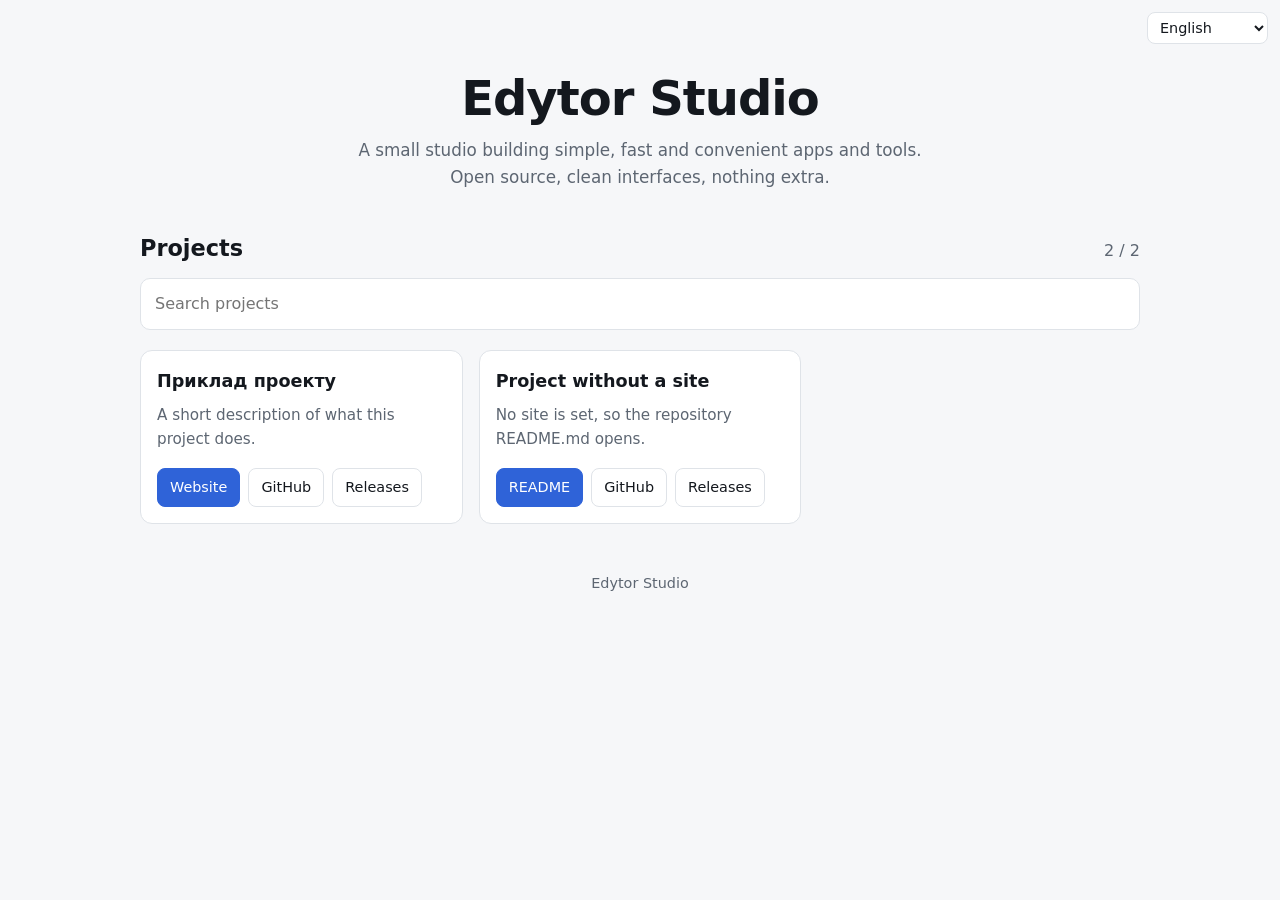
==== index.html @ e4a59c2b "upload files" ====
<!DOCTYPE html>
<html lang="uk">
<head>
<meta charset="utf-8">
<meta name="viewport" content="width=device-width, initial-scale=1">
<title>Edytor Studio</title>
<meta name="description" content="Edytor Studio">
<link rel="icon" href="icon.png">
<link rel="stylesheet" href="style.css">
</head>
<body>
<div class="lang"><select id="lang" aria-label="Language"></select></div>
<header class="hero">
  <img class="logo" src="icon.png" alt="Edytor Studio" onerror="this.style.display='none'">
  <h1>Edytor Studio</h1>
  <p data-i18n="tagline"></p>
</header>

<main>
  <section id="projects">
    <div class="bar">
      <h2 data-i18n="projects"></h2>
      <span id="count" class="muted"></span>
    </div>
    <input id="q" type="search" data-i18n-ph="search" autocomplete="off">
    <div id="list" class="grid"></div>
    <p id="empty" class="muted" hidden data-i18n="empty"></p>
  </section>
</main>

<footer class="muted">Edytor Studio</footer>

<div id="view" class="view" hidden>
  <div class="sheet" role="dialog" aria-modal="true" aria-label="README">
    <button id="close" class="btn" type="button" data-i18n="close"></button>
    <article id="doc" class="md"></article>
  </div>
</div>

<script src="database.js"></script>
<script src="i18n.js"></script>
<script src="app.js"></script>
</body>
</html>
---- style.css ----
:root{--bg:#0e1116;--panel:#151a21;--line:#252c36;--text:#e8ebef;--muted:#8a94a3;--acc:#5b8def;color-scheme:dark}
@media (prefers-color-scheme:light){:root{--bg:#f6f7f9;--panel:#fff;--line:#dfe3e8;--text:#14181e;--muted:#5d6672;--acc:#2f63d8;color-scheme:light}}
*{box-sizing:border-box}
html{scroll-behavior:smooth}
body{margin:0;background:var(--bg);color:var(--text);font:16px/1.6 system-ui,-apple-system,"Segoe UI",Roboto,sans-serif}
.muted{color:var(--muted)}
.hero{max-width:720px;margin:0 auto;padding:72px 20px 40px;text-align:center}
.logo{width:96px;height:96px;object-fit:contain;display:block;margin:0 auto 20px}
h1{margin:0 0 12px;font-size:clamp(2rem,6vw,3rem);letter-spacing:-.02em;line-height:1.1}
.hero p{margin:0 auto;max-width:56ch;color:var(--muted);font-size:1.05rem}
main,footer{max-width:1040px;margin:0 auto;padding:0 20px}
.bar{display:flex;align-items:baseline;justify-content:space-between;margin-bottom:12px}
h2{margin:0;font-size:1.4rem}
#q{width:100%;padding:12px 14px;margin-bottom:20px;border:1px solid var(--line);border-radius:10px;background:var(--panel);color:var(--text);font:inherit}
#q:focus,.btn:focus-visible{outline:2px solid var(--acc);outline-offset:1px}
.grid{display:grid;grid-template-columns:repeat(auto-fill,minmax(280px,1fr));gap:16px}
.card{display:flex;flex-direction:column;background:var(--panel);border:1px solid var(--line);border-radius:12px;overflow:hidden}
.thumb{aspect-ratio:16/9;display:flex;align-items:center;justify-content:center;background:var(--bg);border-bottom:1px solid var(--line);padding:12px}
.thumb img{max-width:100%;max-height:100%;object-fit:contain}
.body{padding:16px;display:flex;flex-direction:column;gap:8px;flex:1}
.body h3{margin:0;font-size:1.1rem}
.body p{margin:0;color:var(--muted);font-size:.95rem;flex:1}
.actions{display:flex;flex-wrap:wrap;gap:8px;margin-top:8px}
.btn{display:inline-block;padding:7px 12px;border:1px solid var(--line);border-radius:8px;background:transparent;color:var(--text);font:inherit;font-size:.9rem;text-decoration:none;cursor:pointer}
.btn:hover{border-color:var(--acc)}
.btn.main{background:var(--acc);border-color:var(--acc);color:#fff}
footer{padding-top:48px;padding-bottom:32px;text-align:center;font-size:.9rem}
.view{position:fixed;inset:0;background:rgba(0,0,0,.6);overflow:auto;padding:20px;z-index:10}
.view[hidden]{display:none}
.sheet{max-width:820px;margin:0 auto;background:var(--panel);border:1px solid var(--line);border-radius:12px;padding:20px}
.md{overflow-wrap:anywhere}
.md img{max-width:100%;height:auto}
.md pre{overflow:auto;padding:12px;background:var(--bg);border-radius:8px}
.md code{font-family:ui-monospace,Consolas,monospace;font-size:.9em}
.md :not(pre)>code{background:var(--bg);padding:2px 5px;border-radius:4px}
.md a{color:var(--acc)}
.md blockquote{margin:12px 0;padding-left:12px;border-left:3px solid var(--line);color:var(--muted)}
.md hr{border:0;border-top:1px solid var(--line)}
body.lock{overflow:hidden}
.lang{position:absolute;top:12px;right:12px}
.lang select{padding:6px 8px;border:1px solid var(--line);border-radius:8px;background:var(--panel);color:var(--text);font:inherit;font-size:.9rem}
.lang select:focus-visible{outline:2px solid var(--acc);outline-offset:1px}
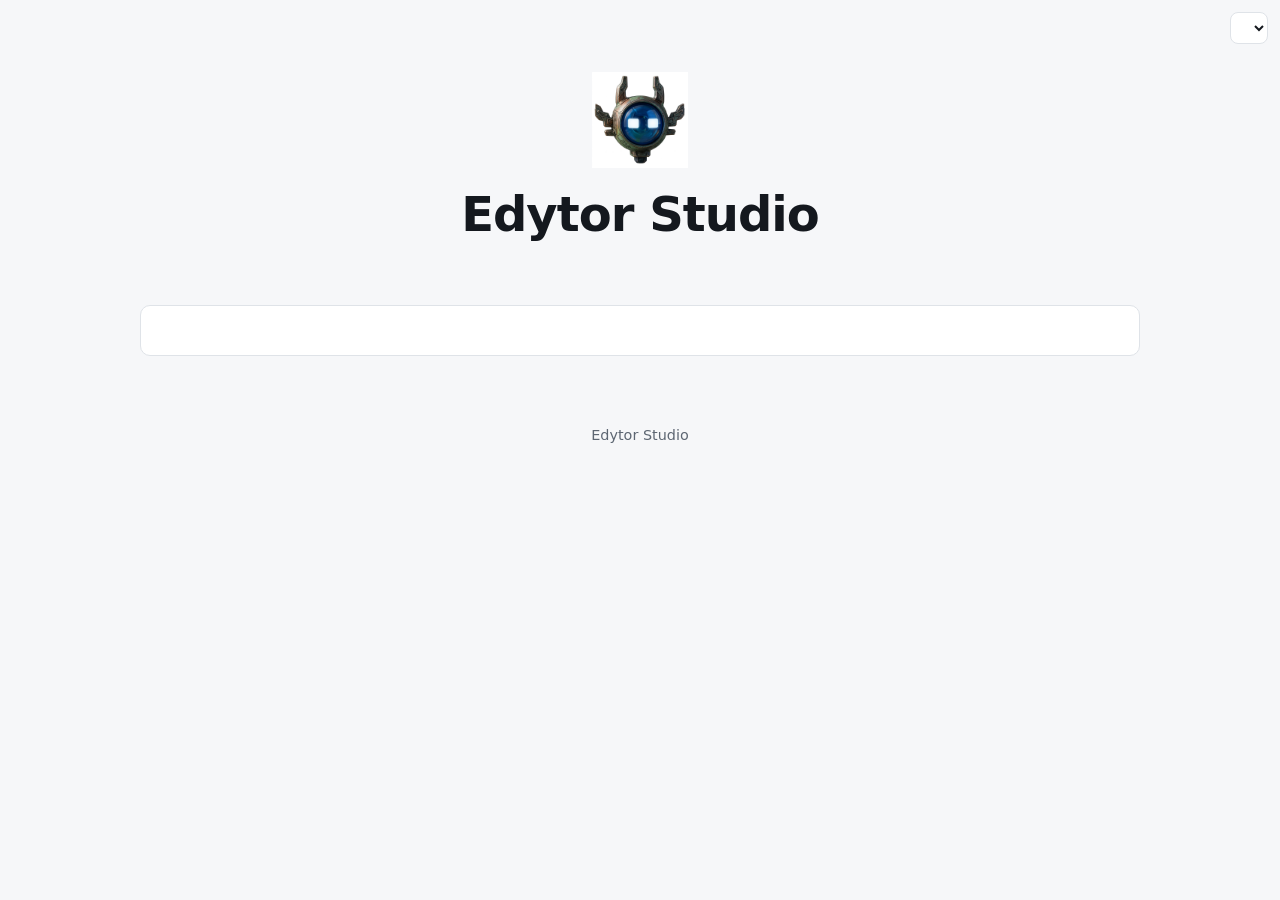
==== commit 4f1ad50b: "Update index.html" ====
--- a/index.html
+++ b/index.html
@@ -6,6 +6,11 @@
 <title>Edytor Studio</title>
 <meta name="description" content="Edytor Studio">
 <link rel="icon" href="icon.png">
+<link rel="canonical" href="https://edytorstudio.github.io/">
+<meta property="og:title" content="Edytor Studio">
+<meta property="og:url" content="https://edytorstudio.github.io/">
+<meta property="og:image" content="https://edytorstudio.github.io/icon.png">
+<meta name="theme-color" content="#0e1116">
 <link rel="stylesheet" href="style.css">
 </head>
 <body>
@@ -37,8 +42,6 @@
   </div>
 </div>
 
-<script src="database.js"></script>
-<script src="i18n.js"></script>
 <script src="app.js"></script>
 </body>
 </html>
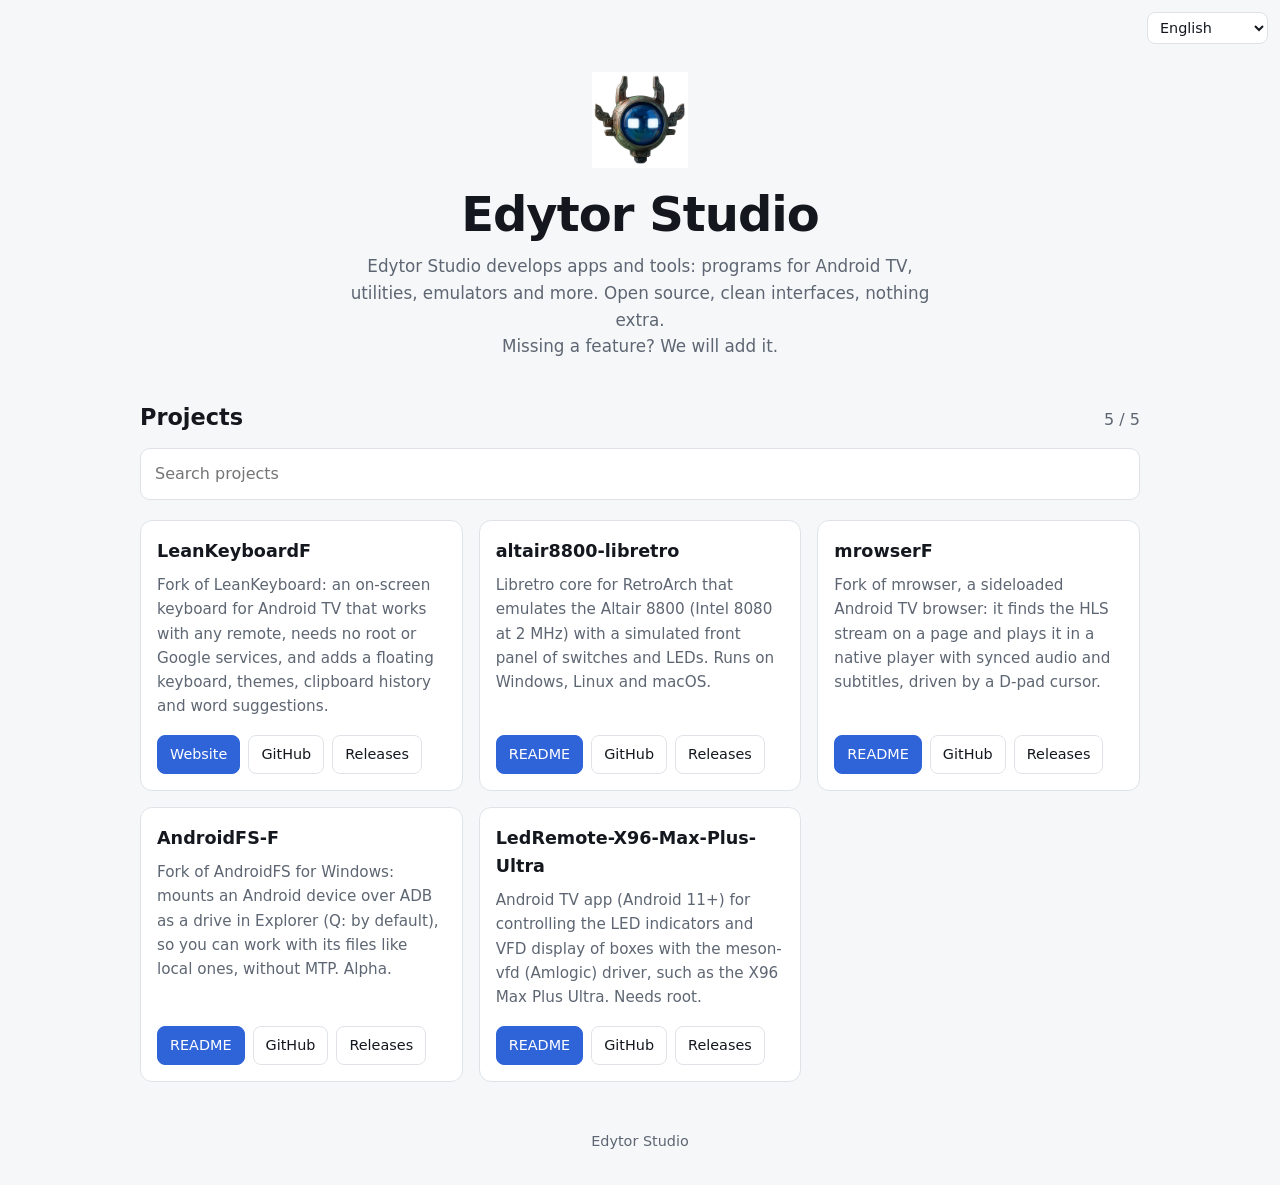
==== commit c54fbc3f: "Update index.html" ====
--- a/index.html
+++ b/index.html
@@ -19,6 +19,7 @@
   <img class="logo" src="icon.png" alt="Edytor Studio" onerror="this.style.display='none'">
   <h1>Edytor Studio</h1>
   <p data-i18n="tagline"></p>
+  <p data-i18n="missing"></p>
 </header>
 
 <main>
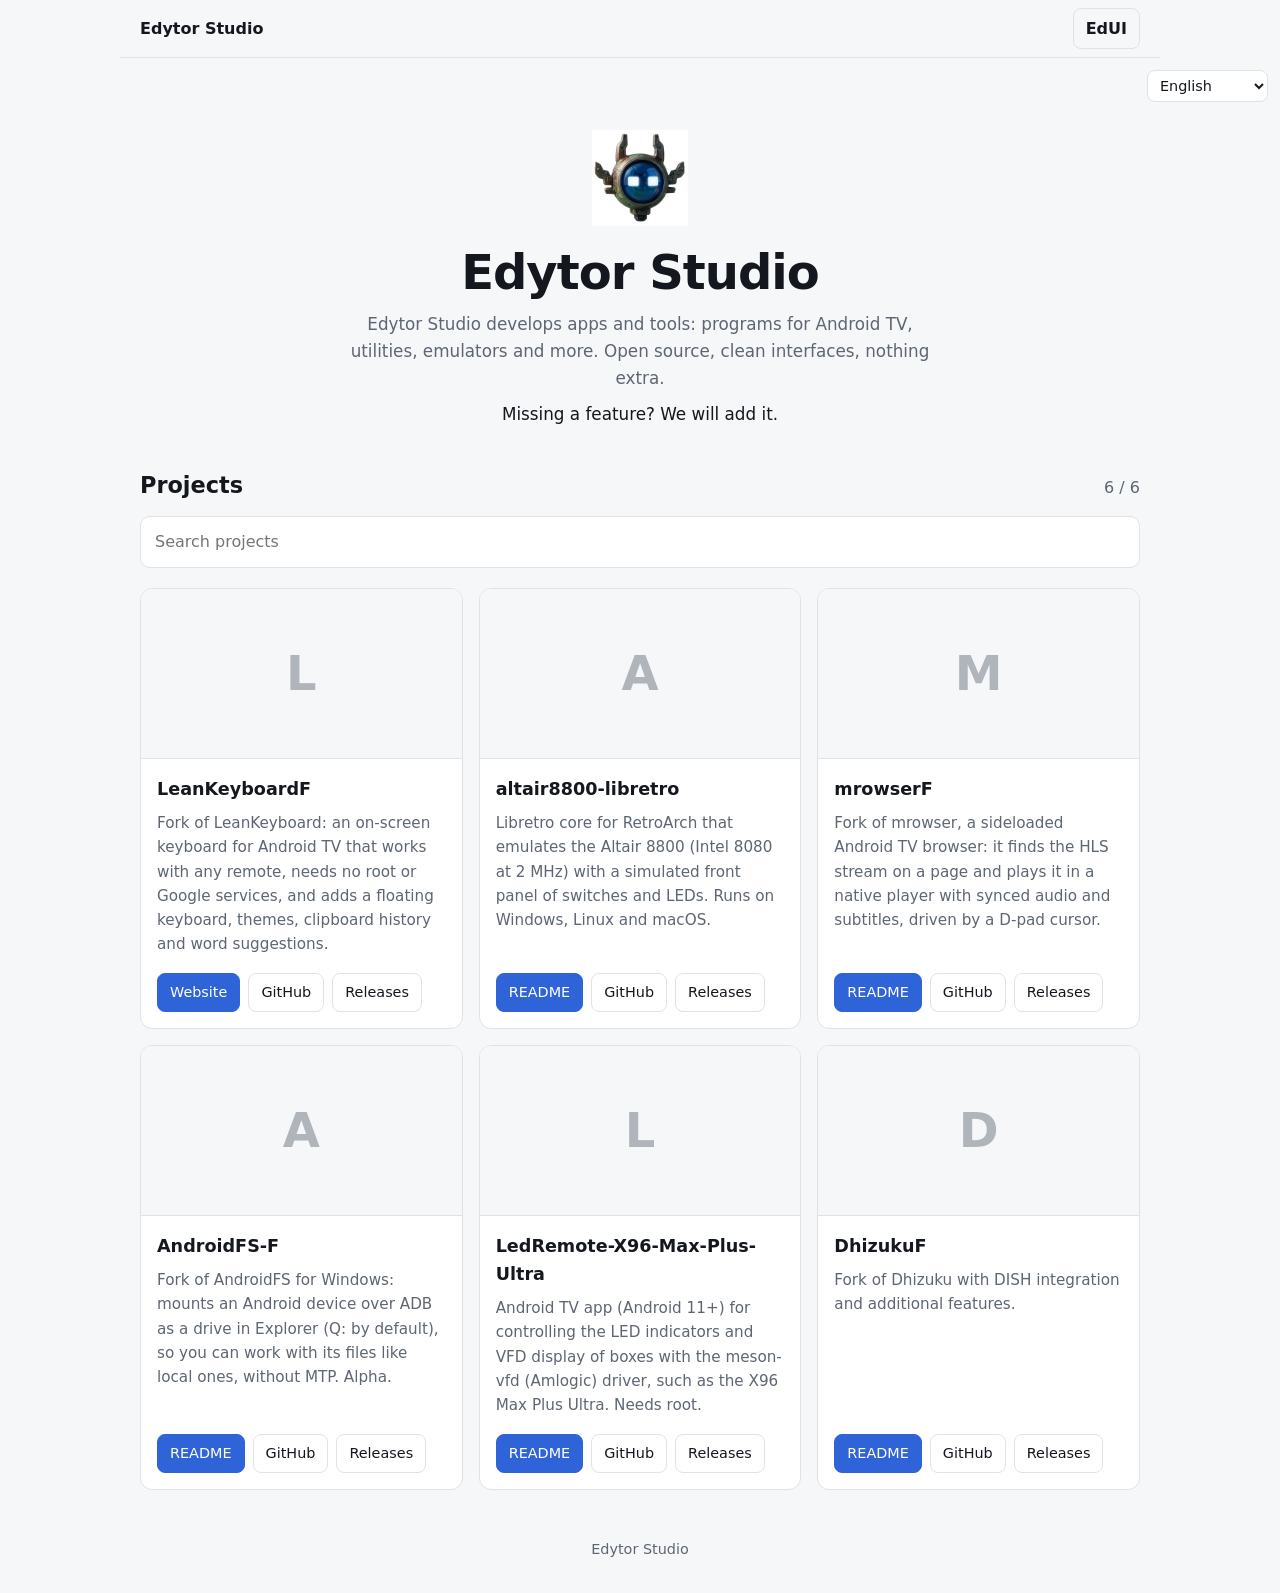
==== commit 5cd1b6b3: "Add EdUI navigation and landing page with UA and General descriptions" ====
--- a/index.html
+++ b/index.html
@@ -15,6 +15,10 @@
 </head>
 <body>
 <div class="lang"><select id="lang" aria-label="Language"></select></div>
+<nav class="topnav" aria-label="Main navigation">
+  <a class="topnav-brand" href="index.html">Edytor Studio</a>
+  <a class="topnav-link" href="edui.html">EdUI</a>
+</nav>
 <header class="hero">
   <img class="logo" src="icon.png" alt="Edytor Studio" onerror="this.style.display='none'">
   <h1>Edytor Studio</h1>
--- a/style.css
+++ b/style.css
@@ -4,6 +4,11 @@
 html{scroll-behavior:smooth}
 body{margin:0;background:var(--bg);color:var(--text);font:16px/1.6 system-ui,-apple-system,"Segoe UI",Roboto,sans-serif}
 .muted{color:var(--muted)}
+.topnav{height:58px;display:flex;align-items:center;gap:24px;max-width:1040px;margin:0 auto;padding:0 20px;border-bottom:1px solid var(--line)}
+.topnav-brand,.topnav-link{color:var(--text);text-decoration:none;font-weight:700}
+.topnav-brand{margin-right:auto}
+.topnav-link{padding:7px 12px;border:1px solid var(--line);border-radius:8px}
+.topnav-link:hover{border-color:var(--acc);color:var(--acc)}
 .hero{max-width:720px;margin:0 auto;padding:72px 20px 40px;text-align:center}
 .logo{width:96px;height:96px;object-fit:contain;display:block;margin:0 auto 20px}
 h1{margin:0 0 12px;font-size:clamp(2rem,6vw,3rem);letter-spacing:-.02em;line-height:1.1}
@@ -15,7 +20,7 @@
 #q:focus,.btn:focus-visible{outline:2px solid var(--acc);outline-offset:1px}
 .grid{display:grid;grid-template-columns:repeat(auto-fill,minmax(280px,1fr));gap:16px}
 .card{display:flex;flex-direction:column;background:var(--panel);border:1px solid var(--line);border-radius:12px;overflow:hidden}
-.thumb{aspect-ratio:16/9;display:flex;align-items:center;justify-content:center;background:var(--bg);border-bottom:1px solid var(--line);padding:12px}
+.thumb{height:170px;flex:none;display:flex;align-items:center;justify-content:center;background:var(--bg);border-bottom:1px solid var(--line);padding:12px}
 .thumb img{max-width:100%;max-height:100%;object-fit:contain}
 .body{padding:16px;display:flex;flex-direction:column;gap:8px;flex:1}
 .body h3{margin:0;font-size:1.1rem}
@@ -37,6 +42,25 @@
 .md blockquote{margin:12px 0;padding-left:12px;border-left:3px solid var(--line);color:var(--muted)}
 .md hr{border:0;border-top:1px solid var(--line)}
 body.lock{overflow:hidden}
-.lang{position:absolute;top:12px;right:12px}
+.lang{position:absolute;top:70px;right:12px}
 .lang select{padding:6px 8px;border:1px solid var(--line);border-radius:8px;background:var(--panel);color:var(--text);font:inherit;font-size:.9rem}
 .lang select:focus-visible{outline:2px solid var(--acc);outline-offset:1px}
+.hero p+p{margin-top:10px;color:var(--text)}
+.thumb img{min-width:0;min-height:0}
+.ph{font-size:3rem;font-weight:700;color:var(--muted);opacity:.45}
+.tw{overflow-x:auto;margin:12px 0}
+.md table{border-collapse:collapse;width:100%}
+.md th,.md td{border:1px solid var(--line);padding:6px 10px;text-align:left}
+.md img{vertical-align:middle}
+.md h1,.md h2{border-bottom:1px solid var(--line);padding-bottom:6px}
+.edui-hero{position:relative;padding-top:88px}
+.edui-back{position:absolute;top:12px;left:20px}
+.edui-grid{display:grid;grid-template-columns:repeat(auto-fit,minmax(280px,1fr));gap:16px}
+.edui-card{background:var(--panel);border:1px solid var(--line);border-radius:12px;padding:22px}
+.edui-card-head{display:flex;align-items:center;gap:10px;margin-bottom:10px}
+.edui-card h2{font-size:1.25rem}
+.edui-card p{color:var(--muted)}
+.edui-card ul{margin:14px 0 0;padding-left:20px}
+.edui-card li{margin:6px 0}
+.edui-badge{display:inline-block;padding:4px 8px;border-radius:999px;background:var(--acc);color:#fff;font-size:.75rem;font-weight:800;letter-spacing:.04em}
+@media(max-width:600px){.topnav{padding:0 12px}.topnav-brand{font-size:.95rem}.lang{top:70px}.hero{padding-top:64px}.edui-hero{padding-top:82px}}
